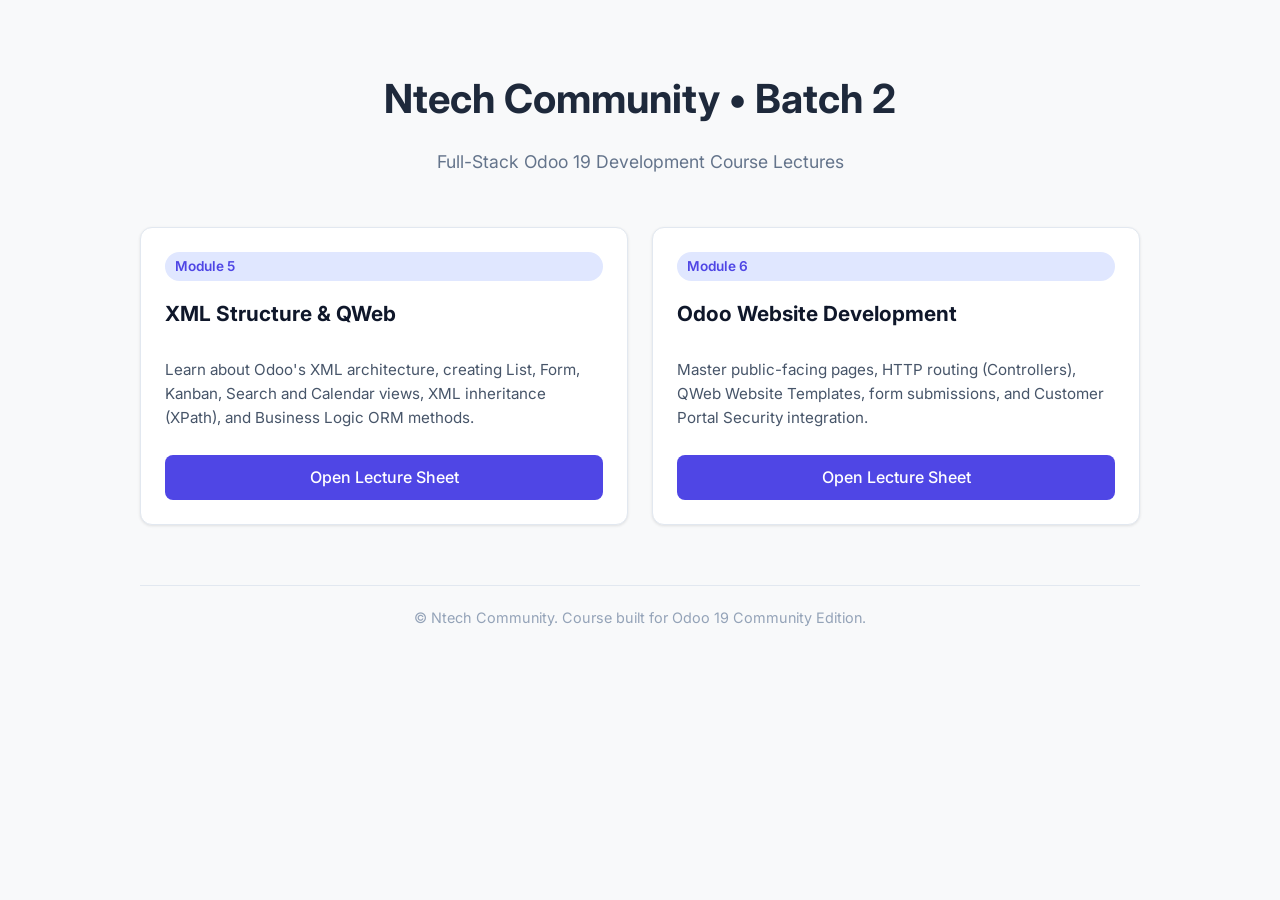
==== index.html @ 1974e5aa "Add files via upload" ====
<!DOCTYPE html>
<html lang="en">
<head>
    <meta charset="UTF-8">
    <meta name="viewport" content="width=device-width, initial-scale=1.0">
    <title>Ntech Community | Odoo 19 Course Directory</title>
    <link rel="preconnect" href="https://fonts.googleapis.com">
    <link rel="preconnect" href="https://fonts.gstatic.com" crossorigin>
    <link href="https://fonts.googleapis.com/css2?family=Inter:wght@300;400;500;600;700&display=swap" rel="stylesheet">
    <style>
        :root {
            --bg-color: #f8f9fa;
            --text-color: #334155;
            --primary-color: #4f46e5;
            --primary-hover: #4338ca;
            --card-bg: #ffffff;
            --border-color: #e2e8f0;
            --radius-lg: 12px;
            --radius-md: 8px;
            --shadow-sm: 0 1px 3px rgba(0,0,0,0.1);
            --shadow-md: 0 4px 6px -1px rgba(0,0,0,0.1);
        }

        body {
            font-family: 'Inter', sans-serif;
            background-color: var(--bg-color);
            color: var(--text-color);
            margin: 0;
            padding: 0;
            line-height: 1.6;
        }

        .container {
            max-width: 1000px;
            margin: 0 auto;
            padding: 40px 20px;
        }

        .header {
            text-align: center;
            margin-bottom: 50px;
        }

        .header h1 {
            font-size: 2.5rem;
            color: #1e293b;
            margin-bottom: 10px;
        }

        .header p {
            font-size: 1.1rem;
            color: #64748b;
        }

        .course-grid {
            display: grid;
            grid-template-columns: repeat(auto-fit, minmax(300px, 1fr));
            gap: 24px;
        }

        .module-card {
            background-color: var(--card-bg);
            border: 1px solid var(--border-color);
            border-radius: var(--radius-lg);
            padding: 24px;
            box-shadow: var(--shadow-sm);
            transition: transform 0.2s, box-shadow 0.2s;
            display: flex;
            flex-direction: column;
        }

        .module-card:hover {
            transform: translateY(-4px);
            box-shadow: var(--shadow-md);
        }

        .module-badge {
            display: inline-block;
            background-color: #e0e7ff;
            color: var(--primary-color);
            font-size: 0.85rem;
            font-weight: 600;
            padding: 4px 10px;
            border-radius: 20px;
            margin-bottom: 16px;
        }

        .module-title {
            font-size: 1.3rem;
            font-weight: 700;
            color: #0f172a;
            margin-top: 0;
            margin-bottom: 12px;
        }

        .module-desc {
            font-size: 0.95rem;
            color: #475569;
            flex-grow: 1;
            margin-bottom: 24px;
        }

        .module-btn {
            display: inline-block;
            background-color: var(--primary-color);
            color: white;
            text-decoration: none;
            font-weight: 500;
            text-align: center;
            padding: 10px 16px;
            border-radius: var(--radius-md);
            transition: background-color 0.2s;
        }

        .module-btn:hover {
            background-color: var(--primary-hover);
        }

        .footer {
            text-align: center;
            margin-top: 60px;
            padding-top: 20px;
            border-top: 1px solid var(--border-color);
            font-size: 0.9rem;
            color: #94a3b8;
        }
    </style>
</head>
<body>

    <div class="container">
        <header class="header">
            <h1>Ntech Community &bull; Batch 2</h1>
            <p>Full-Stack Odoo 19 Development Course Lectures</p>
        </header>

        <div class="course-grid">
            <!-- Module 5 -->
            <div class="module-card">
                <span class="module-badge">Module 5</span>
                <h2 class="module-title">XML Structure &amp; QWeb</h2>
                <p class="module-desc">Learn about Odoo's XML architecture, creating List, Form, Kanban, Search and Calendar views, XML inheritance (XPath), and Business Logic ORM methods.</p>
                <a href="module5_lecture/index.html" class="module-btn">Open Lecture Sheet</a>
            </div>

            <!-- Module 6 -->
            <div class="module-card">
                <span class="module-badge">Module 6</span>
                <h2 class="module-title">Odoo Website Development</h2>
                <p class="module-desc">Master public-facing pages, HTTP routing (Controllers), QWeb Website Templates, form submissions, and Customer Portal Security integration.</p>
                <a href="module6_website_lecture/index.html" class="module-btn">Open Lecture Sheet</a>
            </div>
            
            <!-- Future Modules will be added here by the AI -->
        </div>

        <footer class="footer">
            &copy; Ntech Community. Course built for Odoo 19 Community Edition.
        </footer>
    </div>

</body>
</html>
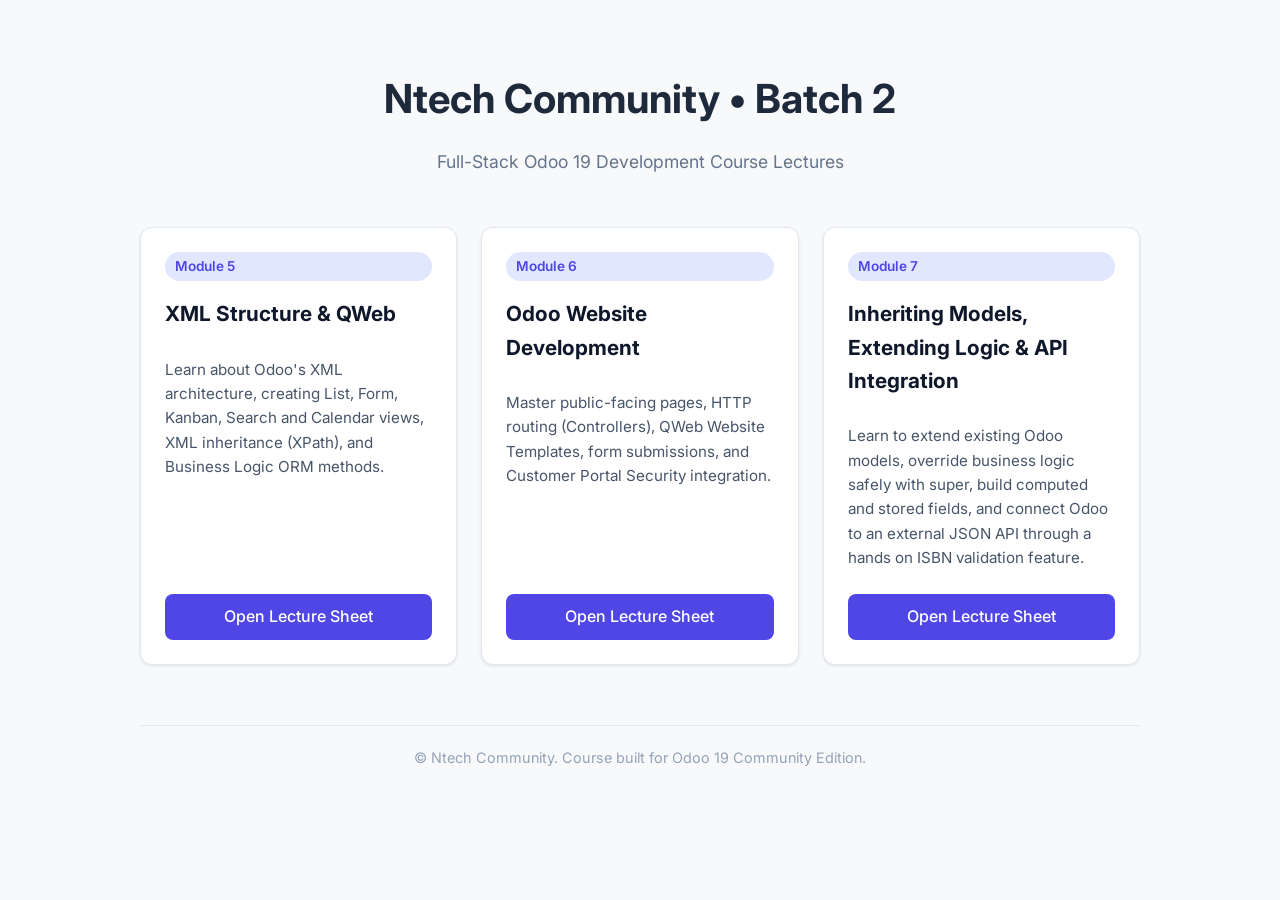
==== commit 605616a1: "[ADD] : feat: add module 7 lecture and integrate ISBN validator into quality_control" ====
--- a/index.html
+++ b/index.html
@@ -151,6 +151,14 @@
                 <a href="module6_website_lecture/index.html" class="module-btn">Open Lecture Sheet</a>
             </div>
             
+            <!-- Module 7 -->
+            <div class="module-card">
+                <span class="module-badge">Module 7</span>
+                <h2 class="module-title">Inheriting Models, Extending Logic &amp; API Integration</h2>
+                <p class="module-desc">Learn to extend existing Odoo models, override business logic safely with super, build computed and stored fields, and connect Odoo to an external JSON API through a hands on ISBN validation feature.</p>
+                <a href="module7_inheritance_api/index.html" class="module-btn">Open Lecture Sheet</a>
+            </div>
+            
             <!-- Future Modules will be added here by the AI -->
         </div>
 
